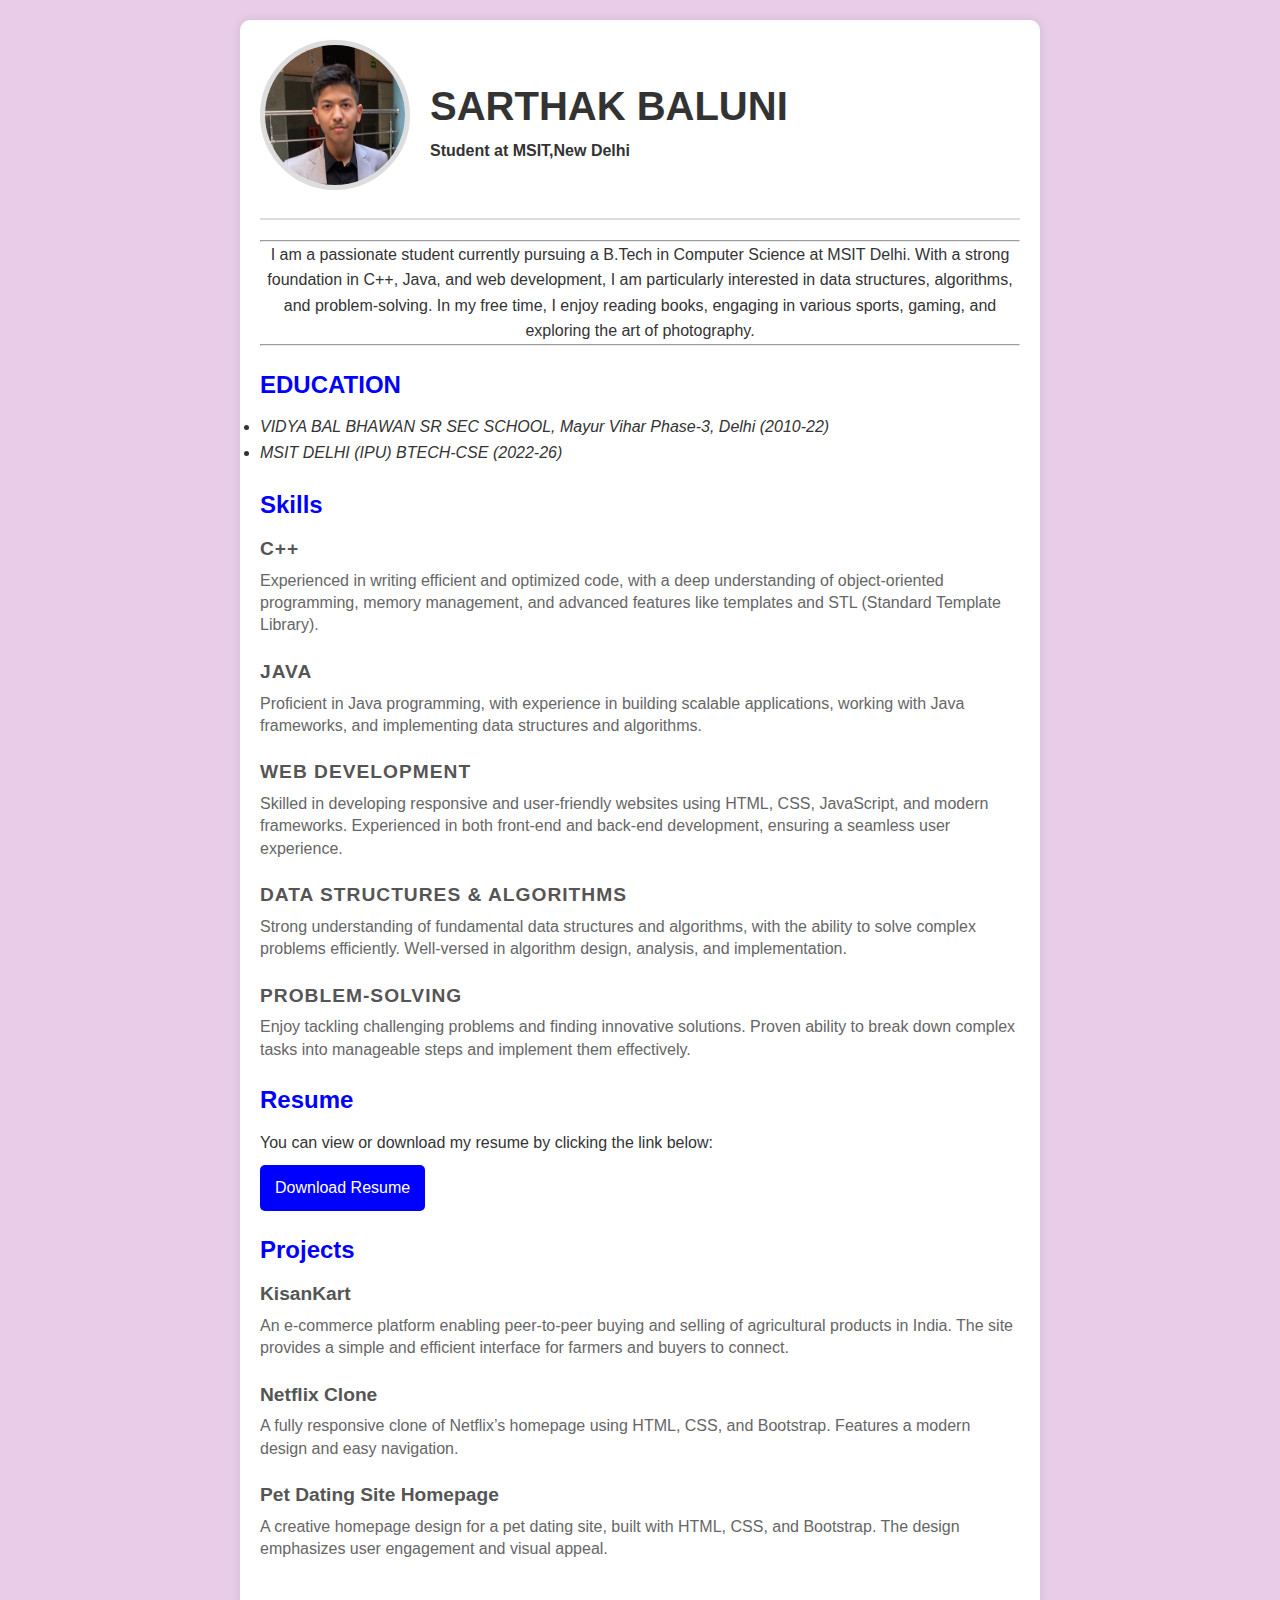
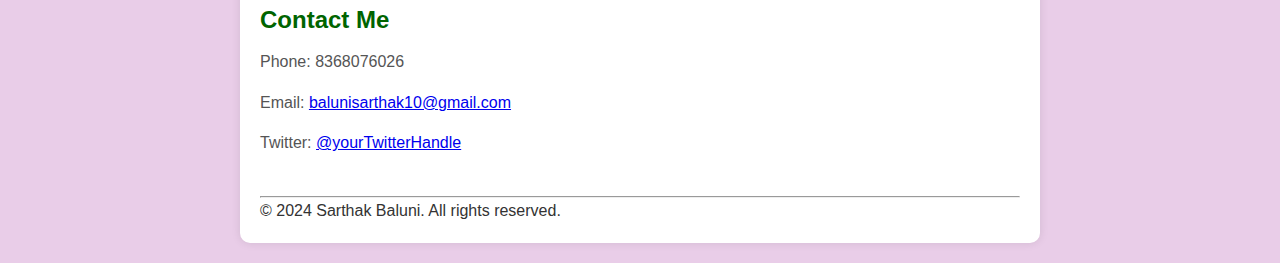
==== task1.html @ 389ab7bb "FINAL CHANGES" ====
<!DOCTYPE html>
<html lang="en">
<head>
    <meta charset="UTF-8">
    <meta name="viewport" content="width=device-width, initial-scale=1.0">
    <title>Sarthak's Personal Site</title>    
    <link rel="stylesheet" href="css/task1.css">
</head>
<body>
    <div class="container">
        <header class="header">
            <div class="profile-pic">
                <img src="img.png" alt="My Profile Pic" class="circular">
            </div>
            <div class="intro">
                <h1>SARTHAK BALUNI</h1>
                <b><p>Student at MSIT,New Delhi</p></b>
            </div>
        </header>

        <section class="bio">
            <hr>
            <p>I am a passionate student currently pursuing a B.Tech in Computer Science at MSIT Delhi. With a strong foundation in C++, Java, and web development, I am particularly interested in data structures, algorithms, and problem-solving. In my free time, I enjoy reading books, engaging in various sports, gaming, and exploring the art of photography.</p>
            <hr>
        </section>

        <section class="education">
            <h3><strong>EDUCATION</strong></h3>
            <ul>
                <li><em>VIDYA BAL BHAWAN SR SEC SCHOOL, Mayur Vihar Phase-3, Delhi (2010-22)</em></li>
                <li><em>MSIT DELHI (IPU) BTECH-CSE (2022-26)</em></li>
            </ul>
        </section>
        <section class="skills">
            <h3>Skills</h3>
            <div class="skill-item">
                <h4>C++</h4>
                <p>Experienced in writing efficient and optimized code, with a deep understanding of object-oriented programming, memory management, and advanced features like templates and STL (Standard Template Library).</p>
            </div>
            <div class="skill-item">
                <h4>Java</h4>
                <p>Proficient in Java programming, with experience in building scalable applications, working with Java frameworks, and implementing data structures and algorithms.</p>
            </div>
            <div class="skill-item">
                <h4>Web Development</h4>
                <p>Skilled in developing responsive and user-friendly websites using HTML, CSS, JavaScript, and modern frameworks. Experienced in both front-end and back-end development, ensuring a seamless user experience.</p>
            </div>
            <div class="skill-item">
                <h4>Data Structures & Algorithms</h4>
                <p>Strong understanding of fundamental data structures and algorithms, with the ability to solve complex problems efficiently. Well-versed in algorithm design, analysis, and implementation.</p>
            </div>
            <div class="skill-item">
                <h4>Problem-Solving</h4>
                <p>Enjoy tackling challenging problems and finding innovative solutions. Proven ability to break down complex tasks into manageable steps and implement them effectively.</p>
            </div>
        </section>
        <section class="resume">
            <h3>Resume</h3>
            <p>You can view or download my resume by clicking the link below:</p>
            <a href="My Resume.pdf" target="_blank" class="btn">Download Resume</a>
        </section>

        <section class="projects">
            <h3>Projects</h3>
            <div class="project-item">
                <h4>KisanKart</h4>
                <p>An e-commerce platform enabling peer-to-peer buying and selling of agricultural products in India. The site provides a simple and efficient interface for farmers and buyers to connect.</p>
            </div>
            <div class="project-item">
                <h4>Netflix Clone</h4>
                <p>A fully responsive clone of Netflix’s homepage using HTML, CSS, and Bootstrap. Features a modern design and easy navigation.</p>
            </div>
            <div class="project-item">
                <h4>Pet Dating Site Homepage</h4>
                <p>A creative homepage design for a pet dating site, built with HTML, CSS, and Bootstrap. The design emphasizes user engagement and visual appeal.</p>
            </div>
        </section>

        <section class="contact">
            <h3>Contact Me</h3>
            <p>Phone: 8368076026</p>
            <p>Email: <a href="mailto:balunisarthak10@gmail.com">balunisarthak10@gmail.com</a></p>
            <p>Twitter: <a href="https://twitter.com/yourTwitterHandle" target="_blank">@yourTwitterHandle</a></p>
        </section>

        <footer>
            <hr>
            <p>&copy; 2024 Sarthak Baluni. All rights reserved.</p>
        </footer>
    </div>
</body>
</html>
---- css/task1.css ----
/* Reset some default styles */
* {
    margin: 0;
    padding: 0;
    box-sizing: border-box;
}

body {
    background-color: rgb(233, 205, 232);
    font-family: Arial, sans-serif;
    color: #333;
    line-height: 1.6;
}

.container {
    max-width: 800px;
    margin: 20px auto;
    padding: 20px;
    background-color: white;
    border-radius: 10px;
    box-shadow: 0 0 10px rgba(0, 0, 0, 0.1);
}

.header {
    display: flex;
    align-items: center;
    border-bottom: 2px solid #ddd;
    padding-bottom: 20px;
}

.profile-pic img {
    width: 150px;
    height: 150px;
    border-radius: 50%;
    border: 5px solid #ddd;
    margin-right: 20px;
    transition: background-color 0.3s ease;
}

.profile-pic img:hover {
    background-color: gold;
}

.intro h1 {
    color: #333;
    font-size: 2.5em;
}

.intro em {
    color: #555;
}

.bio {
    margin: 20px 0;
    text-align: center;
}

.education, .work-experience, .skills, .resume, .projects, .contact {
    margin: 20px 0;
}

h3 {
    color: blue;
    font-size: 1.5em;
    margin-bottom: 10px;
}

.skill-item {
    margin-bottom: 20px;
}

.skill-item h4 {
    font-size: 1.2em;
    color: #555;
    margin-bottom: 5px;
    text-transform: uppercase;
    letter-spacing: 1px;
}

.skill-item p {
    margin: 0;
    color: #666;
    font-size: 1em;
    line-height: 1.4;
}

.resume .btn {
    display: inline-block;
    margin-top: 10px;
    padding: 10px 15px;
    background-color: blue;
    color: white;
    text-decoration: none;
    border-radius: 5px;
    transition: background-color 0.3s ease;
}

.resume .btn:hover {
    background-color: darkblue;
}

.projects .project-item {
    margin-bottom: 20px;
}

.project-item h4 {
    font-size: 1.2em;
    color: #555;
    margin-bottom: 5px;
}

.project-item p {
    margin: 0;
    color: #666;
    font-size: 1em;
    line-height: 1.4;
}

table {
    width: 100%;
    border-collapse: collapse;
    margin-bottom: 20px;
}

th, td {
    padding: 10px;
    text-align: left;
    border-bottom: 1px solid #ddd;
}

th {
    background-color: #f4f4f4;
}

.skills td:first-child {
    width: 70%;
}

.links a {
    display: inline-block;
    margin-right: 10px;
    margin-top: 10px;
    text-decoration: none;
    color: blue;
    border: 1px solid blue;
    padding: 5px 10px;
    border-radius: 5px;
    transition: background-color 0.3s ease, color 0.3s ease;
}

.links a:hover {
    background-color: blue;
    color: white;
}

/* New Styles for Contact Section */
.contact {
    margin: 40px 0;
}

.contact h3 {
    color: darkgreen;
}

.contact p {
    margin-bottom: 15px;
    color: #555;
}

.contact-details p {
    margin-bottom: 10px;
}

.contact-details a {
    color: blue;
    text-decoration: none;
}

.contact-details a:hover {
    text-decoration: underline;
}

.contact-form {
    margin-top: 20px;
}

.form-group {
    margin-bottom: 15px;
}

.form-group label {
    display: block;
    font-weight: bold;
    margin-bottom: 5px;
    color: #333;
}

.form-group input[type="text"],
.form-group input[type="password"],
.form-group input[type="email"],
.form-group input[type="date"],
.form-group input[type="color"],
.form-group textarea {
    width: 100%;
    padding: 8px;
    border: 1px solid #ccc;
    border-radius: 5px;
}

.form-group input[type="checkbox"] {
    margin-top: 8px;
}

.submit-btn {
    background-color: blue;
    color: white;
    border: none;
    padding: 10px 15px;
    border-radius: 5px;
    cursor: pointer;
    transition: background-color 0.3s ease;
}

.submit-btn:hover {
    background-color: darkblue;
}
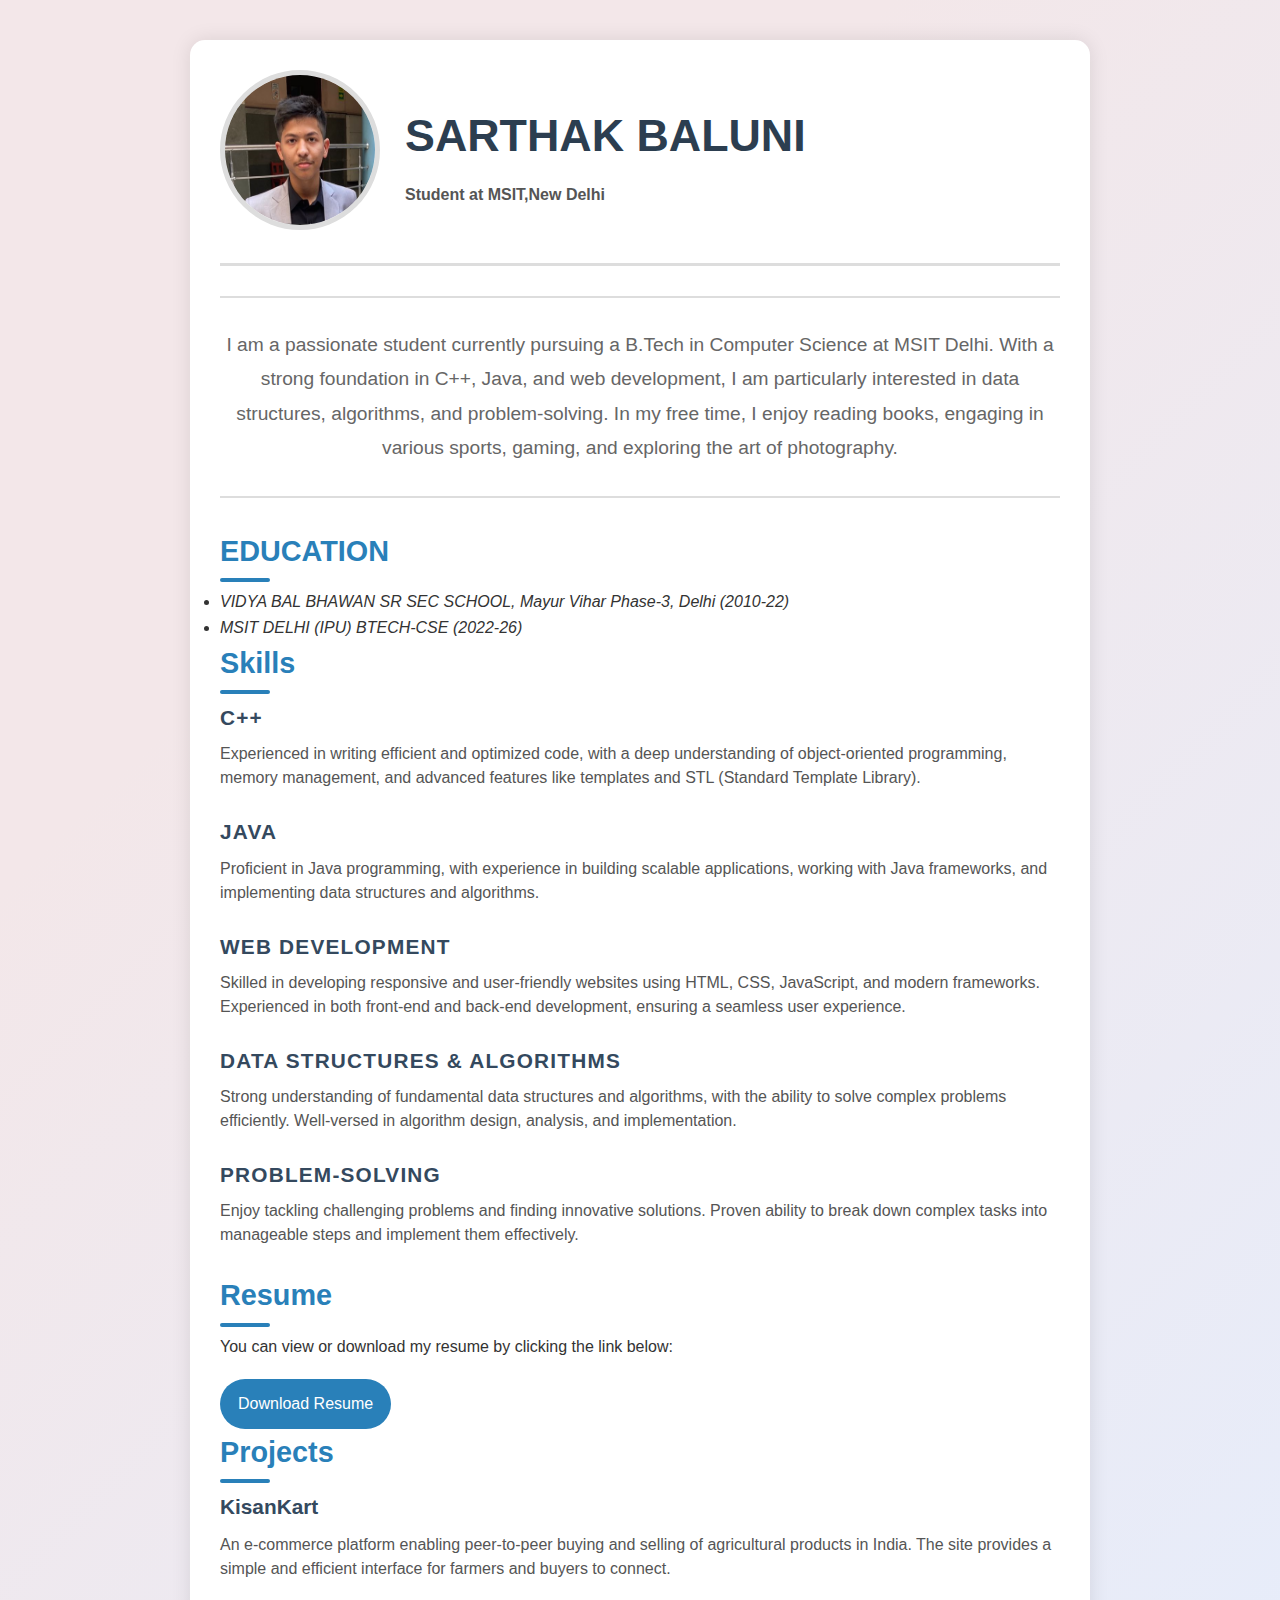
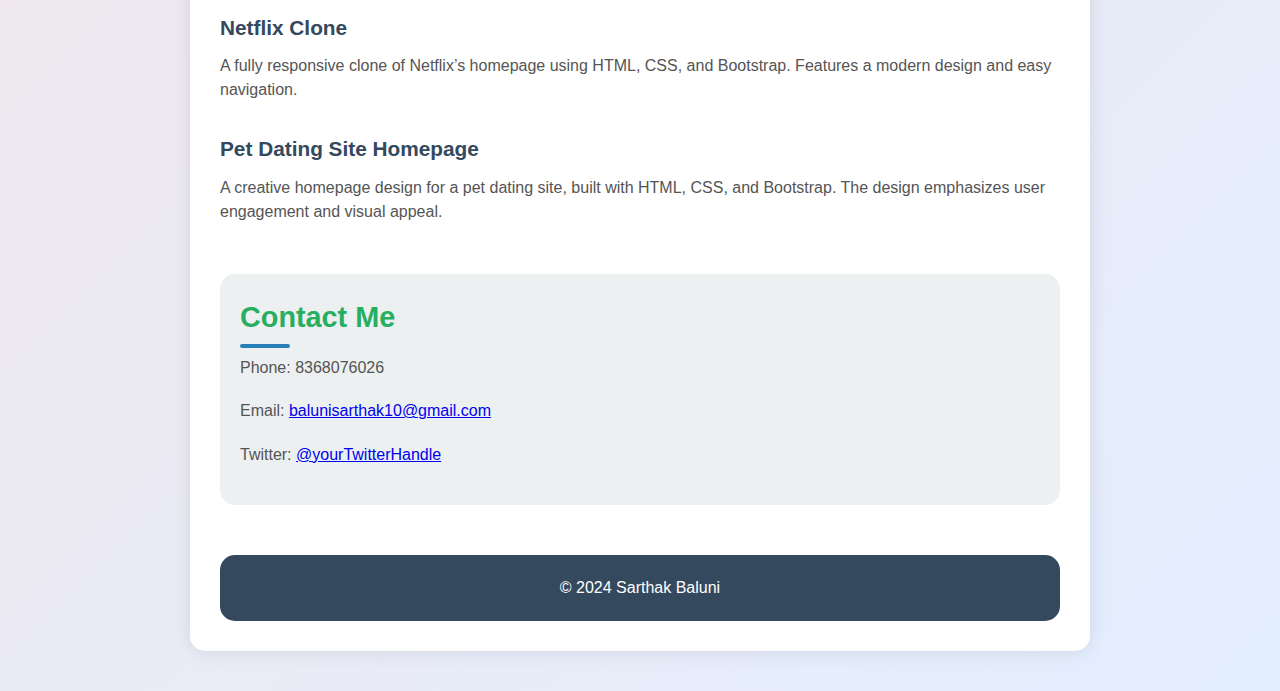
==== commit 18e8038c: "COMPLETED" ====
--- a/task1.html
+++ b/task1.html
@@ -84,8 +84,7 @@
         </section>
 
         <footer>
-            <hr>
-            <p>&copy; 2024 Sarthak Baluni. All rights reserved.</p>
+            <p>&copy; 2024 Sarthak Baluni</p>
         </footer>
     </div>
 </body>
--- a/css/task1.css
+++ b/css/task1.css
@@ -6,221 +6,216 @@
 }
 
 body {
-    background-color: rgb(233, 205, 232);
-    font-family: Arial, sans-serif;
+    background: linear-gradient(135deg, #f3e7e9 25%, #e3eeff 100%);
+    font-family: 'Poppins', Arial, sans-serif;
     color: #333;
     line-height: 1.6;
 }
 
 .container {
-    max-width: 800px;
-    margin: 20px auto;
-    padding: 20px;
-    background-color: white;
-    border-radius: 10px;
-    box-shadow: 0 0 10px rgba(0, 0, 0, 0.1);
+    max-width: 900px;
+    margin: 40px auto;
+    padding: 30px;
+    background: #fff;
+    border-radius: 15px;
+    box-shadow: 0 0 20px rgba(0, 0, 0, 0.1);
 }
 
 .header {
     display: flex;
     align-items: center;
-    border-bottom: 2px solid #ddd;
-    padding-bottom: 20px;
+    border-bottom: 3px solid #ddd;
+    padding-bottom: 25px;
 }
 
 .profile-pic img {
-    width: 150px;
-    height: 150px;
+    width: 160px;
+    height: 160px;
     border-radius: 50%;
     border: 5px solid #ddd;
-    margin-right: 20px;
-    transition: background-color 0.3s ease;
+    margin-right: 25px;
+    transition: transform 0.3s ease, background-color 0.3s ease;
 }
 
 .profile-pic img:hover {
+    transform: scale(1.05);
     background-color: gold;
 }
 
 .intro h1 {
-    color: #333;
-    font-size: 2.5em;
-}
-
-.intro em {
-    color: #555;
+    color: #2c3e50;
+    font-size: 2.8em;
+    margin-bottom: 10px;
+}
+
+.intro p {
+    font-weight: bold;
+    color: #555;
+    margin-top: 5px;
 }
 
 .bio {
-    margin: 20px 0;
+    margin: 30px 0;
     text-align: center;
 }
 
-.education, .work-experience, .skills, .resume, .projects, .contact {
-    margin: 20px 0;
+.bio p {
+    font-size: 1.2em;
+    color: #666;
+    line-height: 1.8;
+}
+
+hr {
+    border: 0;
+    height: 2px;
+    background: #ddd;
+    margin: 30px 0;
 }
 
 h3 {
-    color: blue;
-    font-size: 1.5em;
-    margin-bottom: 10px;
+    color: #2980b9;
+    font-size: 1.8em;
+    margin-bottom: 15px;
+    position: relative;
+}
+
+h3:after {
+    content: '';
+    width: 50px;
+    height: 4px;
+    background: #2980b9;
+    position: absolute;
+    left: 0;
+    bottom: -8px;
+    border-radius: 2px;
 }
 
 .skill-item {
-    margin-bottom: 20px;
+    margin-bottom: 25px;
 }
 
 .skill-item h4 {
-    font-size: 1.2em;
-    color: #555;
-    margin-bottom: 5px;
+    font-size: 1.3em;
+    color: #34495e;
+    margin-bottom: 8px;
     text-transform: uppercase;
-    letter-spacing: 1px;
+    letter-spacing: 1.2px;
 }
 
 .skill-item p {
     margin: 0;
-    color: #666;
+    color: #555;
     font-size: 1em;
-    line-height: 1.4;
+    line-height: 1.5;
 }
 
 .resume .btn {
     display: inline-block;
-    margin-top: 10px;
-    padding: 10px 15px;
-    background-color: blue;
+    margin-top: 20px;
+    padding: 12px 18px;
+    background-color: #2980b9;
     color: white;
     text-decoration: none;
-    border-radius: 5px;
-    transition: background-color 0.3s ease;
+    border-radius: 25px;
+    transition: background-color 0.3s ease, transform 0.3s ease;
 }
 
 .resume .btn:hover {
-    background-color: darkblue;
+    background-color: #1a598a;
+    transform: scale(1.05);
 }
 
 .projects .project-item {
-    margin-bottom: 20px;
+    margin-bottom: 30px;
 }
 
 .project-item h4 {
-    font-size: 1.2em;
-    color: #555;
-    margin-bottom: 5px;
+    font-size: 1.3em;
+    color: #34495e;
+    margin-bottom: 10px;
 }
 
 .project-item p {
     margin: 0;
-    color: #666;
+    color: #555;
     font-size: 1em;
-    line-height: 1.4;
-}
-
-table {
-    width: 100%;
-    border-collapse: collapse;
-    margin-bottom: 20px;
-}
-
-th, td {
-    padding: 10px;
-    text-align: left;
-    border-bottom: 1px solid #ddd;
-}
-
-th {
-    background-color: #f4f4f4;
-}
-
-.skills td:first-child {
-    width: 70%;
-}
-
-.links a {
-    display: inline-block;
-    margin-right: 10px;
-    margin-top: 10px;
+    line-height: 1.5;
+}
+
+.contact {
+    margin: 50px 0;
+    background: #ecf0f1;
+    padding: 20px;
+    border-radius: 15px;
+}
+
+.contact h3 {
+    color: #27ae60;
+}
+
+.contact p {
+    margin-bottom: 18px;
+    color: #555;
+}
+
+.contact-details a {
+    color: #2980b9;
     text-decoration: none;
-    color: blue;
-    border: 1px solid blue;
-    padding: 5px 10px;
-    border-radius: 5px;
-    transition: background-color 0.3s ease, color 0.3s ease;
-}
-
-.links a:hover {
-    background-color: blue;
-    color: white;
-}
-
-/* New Styles for Contact Section */
-.contact {
-    margin: 40px 0;
-}
-
-.contact h3 {
-    color: darkgreen;
-}
-
-.contact p {
-    margin-bottom: 15px;
-    color: #555;
-}
-
-.contact-details p {
-    margin-bottom: 10px;
-}
-
-.contact-details a {
-    color: blue;
-    text-decoration: none;
+    font-weight: bold;
 }
 
 .contact-details a:hover {
     text-decoration: underline;
 }
 
-.contact-form {
-    margin-top: 20px;
-}
-
-.form-group {
-    margin-bottom: 15px;
-}
-
-.form-group label {
-    display: block;
+footer {
+    text-align: center;
+    padding: 20px;
+    background: #34495e;
+    color: white;
+    border-radius: 15px;
+}
+
+footer p {
+    font-size: 1em;
+    margin: 0;
+}
+
+footer a {
+    color: #ecf0f1;
+    text-decoration: none;
     font-weight: bold;
-    margin-bottom: 5px;
-    color: #333;
-}
-
-.form-group input[type="text"],
-.form-group input[type="password"],
-.form-group input[type="email"],
-.form-group input[type="date"],
-.form-group input[type="color"],
-.form-group textarea {
-    width: 100%;
-    padding: 8px;
-    border: 1px solid #ccc;
-    border-radius: 5px;
-}
-
-.form-group input[type="checkbox"] {
-    margin-top: 8px;
-}
-
-.submit-btn {
-    background-color: blue;
+}
+
+footer a:hover {
+    text-decoration: underline;
+}
+
+/* New Styles for Hover Effects */
+.resume .btn:hover,
+.links a:hover,
+.submit-btn:hover {
+    background-color: #27ae60;
     color: white;
-    border: none;
-    padding: 10px 15px;
-    border-radius: 5px;
-    cursor: pointer;
-    transition: background-color 0.3s ease;
-}
-
-.submit-btn:hover {
-    background-color: darkblue;
-}
+    transform: translateY(-2px);
+}
+
+/* Media Query for Responsive Design */
+@media (max-width: 768px) {
+    .header {
+        flex-direction: column;
+        text-align: center;
+    }
+
+    .profile-pic img {
+        margin: 0 auto 20px;
+    }
+
+    .intro h1 {
+        font-size: 2em;
+    }
+
+    .container {
+        padding: 20px;
+    }
+}
